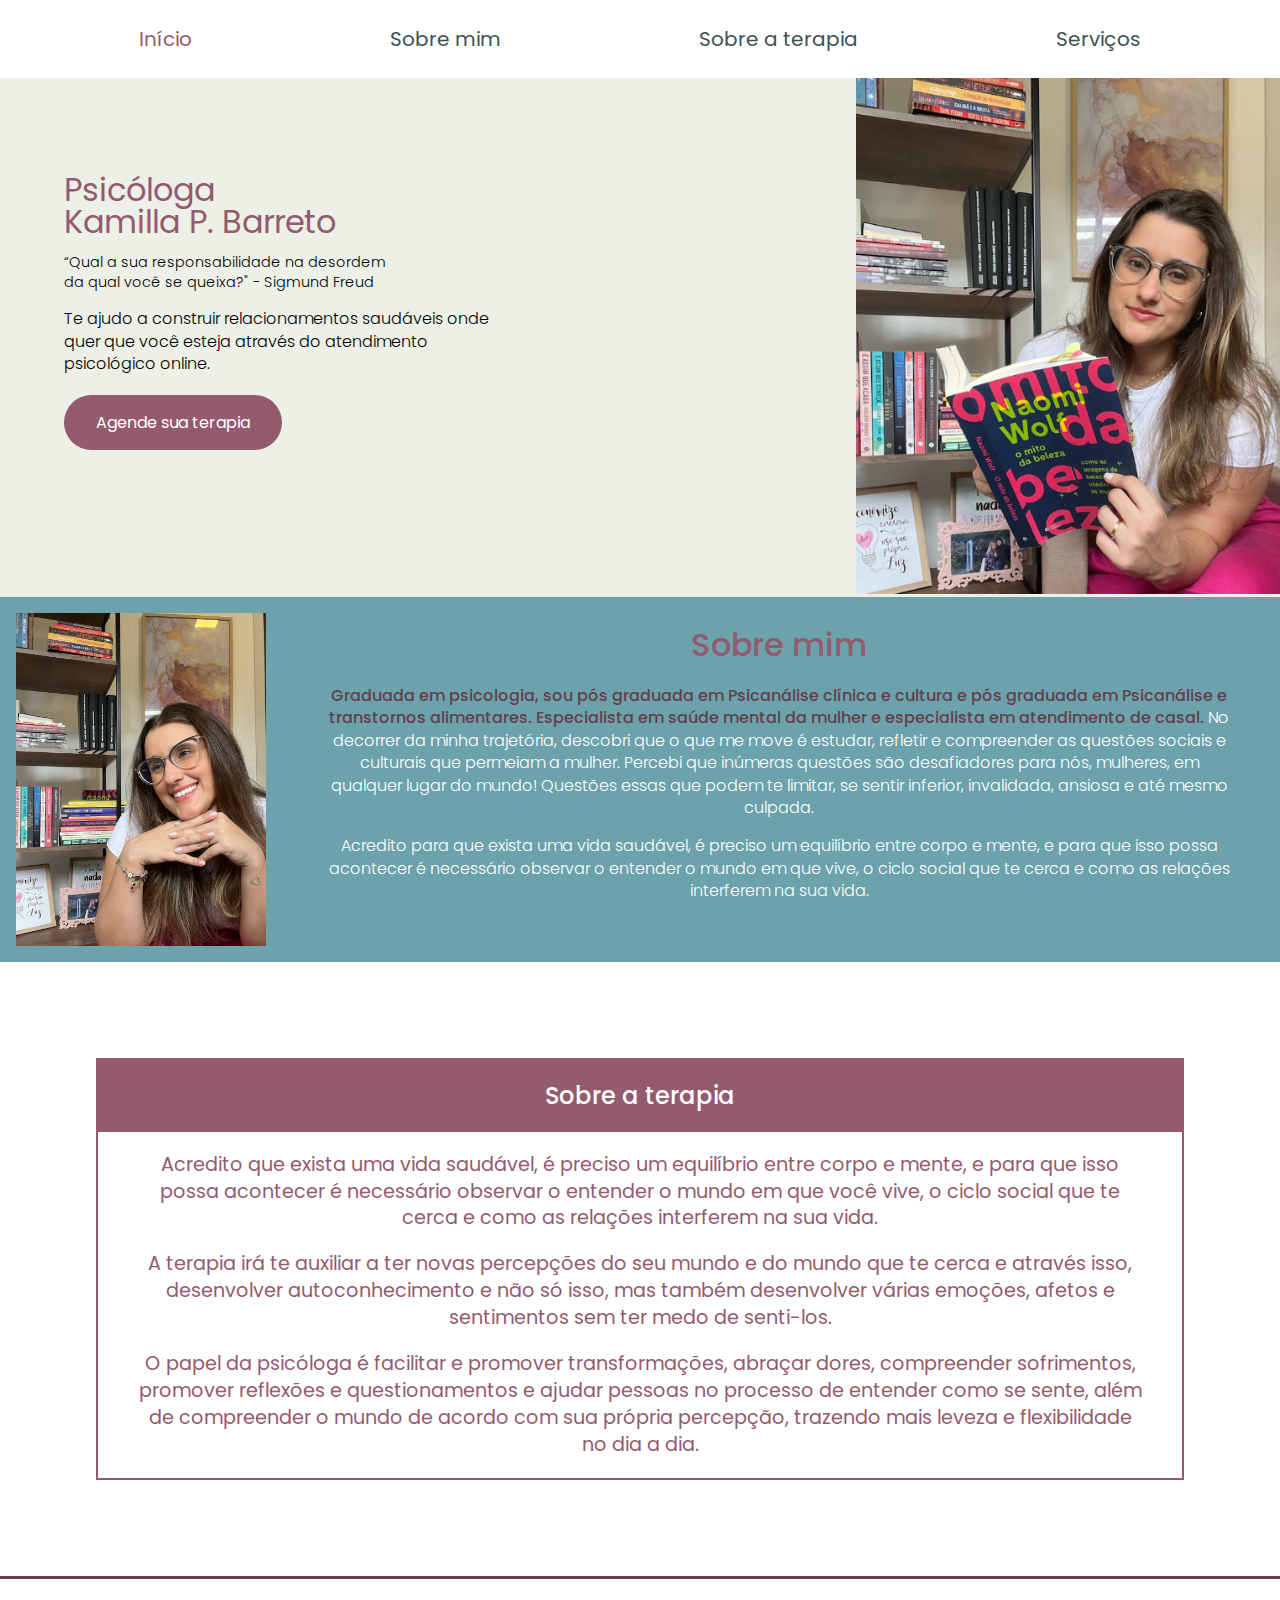
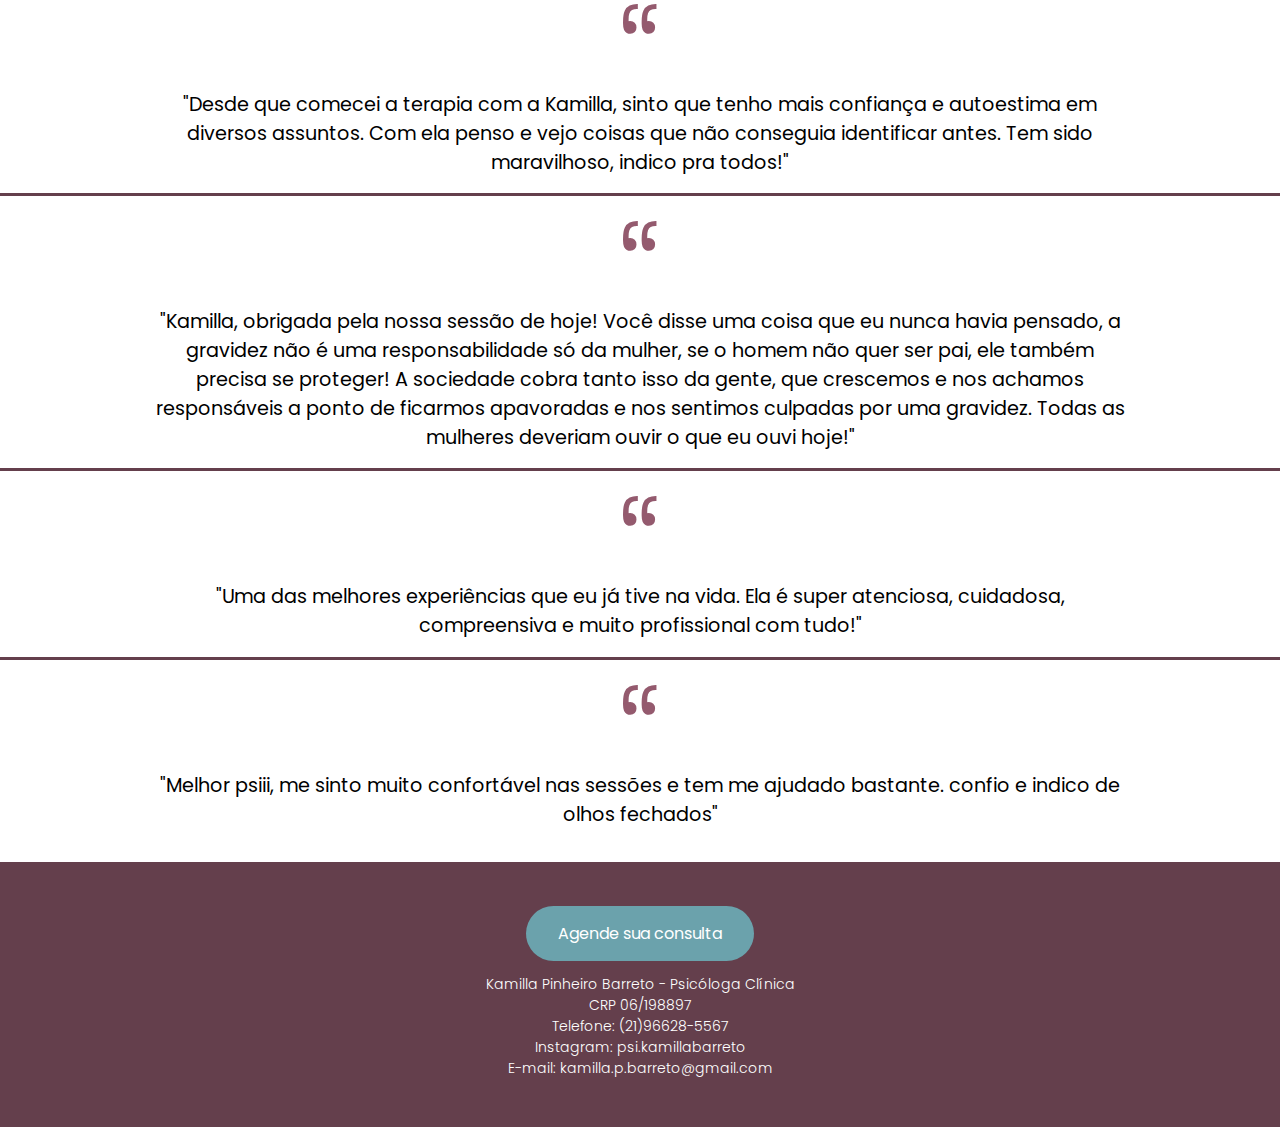
==== index.html @ 9c1d2fa8 "Add files via upload" ====
<!DOCTYPE html>
<html>

<!DOCTYPE html>
<html lang="pt-br">
    <head>
        <meta charset="UTF-8">
        <meta http-equiv="X-UA-Compatible" content="IE=edge">
        <meta name="viewport" content="width=device-width, initial-scale=1.0">
        <link rel="stylesheet" href="https://fonts.googleapis.com/css2?family=Material+Symbols+Outlined:opsz,wght,FILL,GRAD@24,400,0,0" />
        <link rel="preconnect" href="https://fonts.googleapis.com">
        <link rel="preconnect" href="https://fonts.gstatic.com" crossorigin>
        <link href="https://fonts.googleapis.com/css2?family=Poppins:wght@300;400;500;700&display=swap" rel="stylesheet">
        <link href="https://fonts.googleapis.com/css2?family=Josefin+Sans:wght@400;700&display=swap" rel="stylesheet">
        <link rel="stylesheet" href="https://cdn.jsdelivr.net/npm/swiper@10/swiper-bundle.min.css"/>
        <link rel="preconnect" href="https://fonts.googleapis.com">
        <link rel="preconnect" href="https://fonts.gstatic.com" crossorigin>
        <link href="https://fonts.googleapis.com/css2?family=Sora&display=swap" rel="stylesheet">
        <link rel="stylesheet" href="reset.css">
        <link rel="stylesheet" href="styles.css">
        <link rel="stylesheet" href="serviços.html">
        <link rel="stylesheet" href="individual.html">
        <link rel="stylesheet" href="casal.html">
        <link rel="stylesheet" href="mulheres.html">
        <title>Psicóloga P. Kamilla Barreto</title>
    </head>

    <header class="cabecalho">
        <span class="material-symbols-outlined" id="burguer" onclick="clickMenu()">menu</span>
        <menu id="itens" class="menu">
            <li class="lista-menu"><a href="index.html" class="lista-menu-inicio">Início</a></li>
            <li class="lista-menu"><a href="#sobre-mim" class="lista-menu-link">Sobre mim</a></li>
            <li class="lista-menu"><a href="#sobre-terapia" class="lista-menu-link">Sobre a terapia</a></li>
            <li class="lista-menu"><a href="serviços.html" class="lista-menu-link">Serviços</a></li>
        </menu>

        <ul class="opcoes">
            <li class="lista-opcoes"><a href="index.html" class="lista-menu-inicio">Início</a></li>
            <li class="lista-opcoes"><a href="#sobre-mim" class="lista-menu-link">Sobre mim</a></li>
            <li class="lista-opcoes"><a href="#sobre-terapia" class="lista-menu-link">Sobre a terapia</a></li>
            <li class="lista-opcoes"><a href="serviços.html" class="lista-menu-link">Serviços</a></li>
        </ul>

    </header>

    <body>
        <div class="intro">
            <div class="intro__pc">
                <h1 class="intro__titulo">Psicóloga</h1>
                <h1 class="intro__titulo"> Kamilla P. Barreto</h1>
                <p class="intro__frase">“Qual a sua responsabilidade na desordem <br>da qual você se queixa?" - Sigmund Freud</p>
                <p class="intro__texto">Te ajudo a construir relacionamentos saudáveis onde quer que você esteja através do atendimento psicológico online.</p>
                <a href="https://wa.link/al7a6r" class="botao__wpp">Agende sua terapia</a>
            </div>
            <div class="intro__img-pc"><img src="assets/Kamilla3.png" class="intro__img"></div>      
            
        </div>


        <div class="sobre__mim" id="sobre-mim">
            <div class="sobre__mim-img-pc2"><img src="assets/Kamilla5.png" alt="psi Kamilla sobre mim" class="sobre__mim-img"></div>
            <div class="sobre__mim-pc">
                <h2 class="sobre__mim-title">Sobre mim</h2>
                
                <p class="sobre__mim-texto"><span class="sobre__mim-negrito">Graduada em psicologia, sou pós graduada em Psicanálise clínica e cultura e pós graduada em Psicanálise e transtornos alimentares. Especialista em saúde mental da mulher e especialista em atendimento de casal.</span> No decorrer da minha trajetória, descobri que o que me move é estudar, refletir e compreender as questões sociais e culturais que permeiam a mulher. Percebi que inúmeras questões são desafiadores para nós, mulheres, em qualquer lugar do mundo! Questões essas que podem te limitar, se sentir inferior, invalidada, ansiosa e até mesmo culpada.</p>
            
                <p class="sobre__mim-texto2">Acredito para que exista uma vida saudável, é preciso um equilíbrio entre corpo e mente, e para que isso possa acontecer é necessário observar o entender o mundo em que vive, o ciclo social que te cerca e como as relações interferem na sua vida.</p>
            </div>
            <div class="sobre__mim-img-pc"><img src="assets/Kamilla5.png" alt="psi Kamilla sobre mim" class="sobre__mim-img"></div>
        </div>

        <div class="sobre__terapia" id="sobre-terapia">
            <h2 class="sobre__terapia-title">Sobre a terapia</h2>
            
            <p class="sobre__terapia-texto">Acredito que exista uma vida saudável, é preciso um equilíbrio entre corpo e mente, e para que isso possa acontecer é necessário observar o entender o mundo em que você vive, o ciclo social que te cerca e como as relações interferem na sua vida.</p>

            <p class="sobre__terapia-texto2">A terapia irá te auxiliar a ter novas percepções do seu mundo e do mundo que te cerca e através isso, desenvolver autoconhecimento e não só isso, mas também desenvolver várias emoções, afetos e sentimentos sem ter medo de senti-los.</p>
            
            <p class="sobre__terapia-texto3">O papel da psicóloga é facilitar e promover transformações, abraçar dores, compreender sofrimentos, promover reflexões e questionamentos e ajudar pessoas no processo de entender como se sente, além de compreender o mundo de acordo com sua própria percepção, trazendo mais leveza e flexibilidade no dia a dia.</p>
        </div>

        <section class="depoimentos">

            <div class="depoimento-1">
                <h2 class="depoimentos__titulo">“</h2>
                
                <p class="depoimentos__texto">"Desde que comecei a terapia com a Kamilla, sinto que tenho mais confiança e autoestima em diversos assuntos. Com ela penso e vejo coisas que não conseguia identificar antes. Tem sido maravilhoso, indico pra todos!"</p>

            </div>

            <div class="depoimento-2">

                <h2 class="depoimentos__titulo">“</h2>
                
                <p class="depoimentos__texto">"Kamilla, obrigada pela nossa sessão de hoje! Você disse uma coisa que eu nunca havia pensado, a gravidez não é uma responsabilidade só da mulher, se o homem não quer ser pai, ele também precisa se proteger! A sociedade cobra tanto isso da gente, que crescemos e nos achamos responsáveis a ponto de ficarmos apavoradas e nos sentimos culpadas por uma gravidez. Todas as mulheres deveriam ouvir o que eu ouvi hoje!"</p>
            
            </div>

            <div class="depoimento-3">

                <h2 class="depoimentos__titulo">“</h2>
                
                <p class="depoimentos__texto">"Uma das melhores experiências que eu já tive na vida. Ela é super atenciosa, cuidadosa, compreensiva e muito profissional com tudo!"</p>

            </div>

            <div class="depoimento-4">

                <h2 class="depoimentos__titulo">“</h2>
                
                <p class="depoimentos__texto">"Melhor psiii, me sinto muito confortável nas sessões e tem me ajudado bastante. confio e indico de olhos fechados"</p>

            </div>
        </section>

        <footer class="rodape">
            <a href="https://wa.link/al7a6r" class="rodape__wpp">Agende sua consulta</a>

            <ul class="rodape__lista">
                <li class="rodape__texto">Kamilla Pinheiro Barreto - Psicóloga Clínica</li>
                <li class="rodape__texto">CRP 06/198897</li>
                <li class="rodape__texto">Telefone: (21)96628-5567</li>
                <li class="rodape__texto">Instagram: psi.kamillabarreto</li>
                <li class="rodape__texto">E-mail: kamilla.p.barreto@gmail.com</li>
            </ul>   
        </footer>
        
            




        <script>
            function clickMenu() {
            if (itens.style.height == '200px') {
                itens.style.height = '0px'
            } else {
                itens.style.height = '200px'
            }
        }
        </script>
    </body>
</html>
---- styles.css ----
:root {
    --branco: #ffffff;
    --preto: #000000;
    --cor-primaria: #d6cbd1;
    --cor-secundaria: #dfbeed;
    --terceira-cor: #ffbfd4;
    --quarta-cor: #b4c892;
    --quinta-cor: #6ba2ac;
    --sexta-cor: #f7f0f3;
    --setima-cor: #3d5155;
    --oitava-cor: #ecf0e7;
    --nona-cor: #945a6e;
    --decima-cor: #643f4c;
    --hover: #e1e7d5;
    --fonte-principal: "Poppins";
    --fonte-secundaria: "Josefin Sans";
    --fonte-terciaria: 'Sora';
}


.cabecalho {
    background-color: var(--branco);
    padding: 0.5em;
}

body {
    background-color: var(--branco);
}

.material-symbols-outlined {
    background-color: var(--branco);
    display: block;
    width: 55vw;
    color: var(--setima-cor);
    font-size: 3em;
}

.menu {
    height: 0px;
    overflow: hidden;
    transition: all 0.5s ease-in-out;
}

.lista-menu { 
    background-color: var(--branco);
    display: block;
    text-decoration: none;
    padding: 1em 0;
    text-align: center;
    width: 96vw;
}

.lista-menu-link, .lista-menu-inicio {
    text-decoration: none;
    color: var(--setima-cor);
    font-family: var(--fonte-principal);
    font-size: 20px;
}



.lista-menu-inicio {
    color: var(--nona-cor);
}

/*introdução*/

.intro {
    background-color: var(--oitava-cor);
    display: grid;
    text-align: center;
    padding-top: 2em;
    box-sizing: border-box;
}

.intro__titulo {
    font-family: var(--fonte-principal);
    font-weight: 400;
    font-size: 1.6em;
    color: var(--nona-cor);
}

.intro__frase {
    font-family: var(--fonte-principal);
    font-weight: 300;
    font-size: 0.9em;
    text-align: center;
    padding: 1em 2em;
    line-height: 1.4;
    padding-bottom: 0;
}

.intro__texto {
    font-family: var(--fonte-principal);
    font-weight: 300;
    font-size: 1.1em;
    text-align: center;
    padding: 1em 2em;
    line-height: 1.4;
    padding-bottom: 2em;
}

.botao__wpp {
    background-color: var(--nona-cor);
    padding: 1em 2em;
    border-radius: 24px;
    text-decoration: none;
    font-family: var(--fonte-principal);
    color: var(--branco);
}

.intro__img {
    padding-top: 2em;
    width: 100%;
}

/*sobre mim*/

.sobre__mim {
    background-color: var(--quinta-cor);
    justify-content: center;
    text-align: center;
}

.sobre__mim-title {
    font-family: var(--fonte-principal);
    font-weight: 500;
    font-size: 1.6em;
    color: var(--nona-cor);
    text-align: center;
    padding-top: 1em;
}

.sobre__mim-texto {
    font-family: var(--fonte-principal);
    font-weight: 300;
    font-size: 1.1em;
    text-align: center;
    padding: 1em 2em;
    line-height: 1.4;
    color: var(--branco);
}

.sobre__mim-texto2 {
    font-family: var(--fonte-principal);
    font-weight: 300;
    font-size: 1.1em;
    text-align: center;
    padding: 0 2em;
    padding-bottom: 1em;
    line-height: 1.4;
    color: var(--branco);
}


.sobre__mim-negrito {
    color: var(--decima-cor);
    font-weight: 500;
}

.sobre__mim-img {
    justify-content: center;
    width: 90%;
    padding: 1em;
}

/*sobre a terapia*/

.sobre__terapia {
    border: solid 2px var(--nona-cor);
    margin: 2em 2em 0 2em;
}

.sobre__terapia-title {
    font-family: var(--fonte-principal);
    font-weight: 500;
    font-size: 1.6em;
    color: var(--branco);
    text-align: center;
    padding: 1em 0;
    background-color: #945a6e;
    
}

.sobre__terapia-texto {
    font-family: var(--fonte-principal);
    font-weight: 400;
    font-size: 1.1em;
    text-align: center;
    padding: 1em 2em;
    line-height: 1.4;
    color: var(--nona-cor);
}

.sobre__terapia-texto2 {
    font-family: var(--fonte-principal);
    font-weight: 400;
    font-size: 1.1em;
    text-align: center;
    padding: 0 1em;
    line-height: 1.4;
    color: var(--nona-cor);
}

.sobre__terapia-texto3 {
    font-family: var(--fonte-principal);
    font-weight: 400;
    font-size: 1.1em;
    text-align: center;
    padding: 1em 2em;
    line-height: 1.4;
    color: var(--nona-cor);
}

/*depoimentos*/

.depoimentos {
    text-align: center;
}

.depoimentos__titulo {
    font-size: 4em;
    font-family: var(--fonte-terciaria);
    color: var(--nona-cor);
}

.depoimentos__texto {
    font-size: 1em;
    font-family: var(--fonte-principal);
    line-height: 1.5;
}

.depoimento-1 {
    padding: 1em 2.3em;
    border-top: solid 3px var(--decima-cor);
}

.depoimento-2 {
    padding: 1em 2.3em;
    border-top: solid 3px var(--decima-cor);
}

.depoimento-3 {
    padding: 1em 2.3em;
    border-top: solid 3px var(--decima-cor);
}

.depoimento-4 {
    padding: 1em 2.3em 2em 2.3em;
    border-top: solid 3px var(--decima-cor);
}

/*rodape*/

.rodape {
    background-color: #643f4c;
    padding: 4em 0 1em 0;
    text-align: center;
}

.rodape__wpp {
    background-color: var(--quinta-cor);
    padding: 1em 2em;
    border-radius: 32px;
    text-decoration: none;
    font-family: var(--fonte-principal);
    color: var(--branco);

}

.rodape__lista {
    padding: 2em;
}

.rodape__texto {
    color: var(--branco);
    font-family: var(--fonte-principal);
    font-weight: 300;
    font-size: 0.9em;
    line-height: 1.5;
}

/*serviços*/

.servicos {
    background-color: var(--decima-cor);
    text-align: center;
}

.servicos__titulo {
    font-size: 2em;
    color: var(--branco);
    font-family: var(--fonte-principal);
    padding-top: 1.5em;
}

.servicos__texto {
    font-size: 1em;
    color: var(--branco);
    font-family: var(--fonte-principal);
    padding-top: 1.2em;
    font-weight: 200;
    line-height: 1.5;
}

.servicos__img {
    padding-top: 3em;
    width: 100%;
}

.terapia {
    margin: 2em 0;
}

.terapia__item { 
    background-color: var(--branco);
    display: block;
    text-decoration: none;
    padding-bottom: 2.2em;
    text-align: center;
}

.terapia__link-1 {
    text-decoration: none;
    background-color: var(--quinta-cor);
    color: var(--branco);
    padding: 0.5em 3.2em;
    font-family: var(--fonte-principal);
}

.terapia__link-2 {
    text-decoration: none;
    background-color: var(--quinta-cor);
    color: var(--branco);
    padding: 0.5em 3.5em;
    font-family: var(--fonte-principal);
}

.terapia__link-3 {
    text-decoration: none;
    background-color: var(--quinta-cor);
    color: var(--branco);
    padding: 0.5em;
    font-family: var(--fonte-principal);
}

/*psicoterapia individual*/

.individual {
    text-align: center;
    padding-bottom: 2.5em;
}

.individual__titulo {
    font-family: var(--fonte-principal);
    font-size: 1.5em;
    color: var(--decima-cor);
    padding: 1.5em 1em 0.5em 1em;
}

.individual__texto {
    font-family: var(--fonte-principal);
    font-size: 1em;
    color: var(--decima-cor);
    padding: 1em 1em 2em 1em;
    line-height: 1.5;
}

.individual__texto-2 {
    font-family: var(--fonte-principal);
    font-size: 1em;
    color: var(--decima-cor);
    padding: 0 1em 2.5em 1em;
    line-height: 1.5;
}

.individual-negrito {
    font-weight: 700;
}

.individual-wpp {
    background-color: var(--quinta-cor);
    padding: 1em 2em;
    border-radius: 32px;
    text-decoration: none;
    font-family: var(--fonte-principal);
    color: var(--branco);
}

.opcoes {
    display: none;
}

.sobre__mim-img-pc2 {
    display: none;
}

@media only screen and (min-width: 1024px) {

    .lista-opcoes:hover {
        background-color: var(--hover);
    }


    .material-symbols-outlined{
        display: none;
    }
    
    .menu {
        display: block;
    }

    .opcoes{
        display: flex;
        justify-content: space-around;
        padding: 1em 2em;
    }

    .lista-opcoes {
        padding: 0.3em 1.5em;
    }

    /*introdução*/

    .intro {
        display: flex;
        padding: 0;
    }

    .intro__pc {
        text-align: left;
        padding-left: 4rem;
        padding-top: 6rem;
    }

    .intro__titulo{
        font-size: 2em;
    }

    .intro__frase {
        padding: 1em 0 0 0;
        text-align: left;
    }

    .intro__texto {
        width: 58%;
        font-size: 1em;
        padding: 1em 0 2.5em 0;
        text-align: left;
    }

    .botao__wpp {
        font-size: 1em;
        border-radius: 35px;
    }

    .intro__img {
        padding: 0;
        width: 100%;
    }

    /*sobre mim*/

    .sobre__mim {
        display: flex;
        
    }

    .sobre__mim-img-pc {
        display: none;
    }

    .sobre__mim-img-pc2 {
        display: flex;
        width: 100%;
    }

    .sobre__mim-title {
        font-size: 2em;
        
    }

    .sobre__mim-texto, .sobre__mim-texto2 {
        font-size: 1em;
        padding: 0 3em 0 3em;
    }

    .sobre__mim-texto {
        padding-top: 1.5em;
        padding-bottom: 1em;
    }

   /*sobre terapia*/

   .sobre__terapia {
        margin: 6em 6em 6em 6em;
   }

   .sobre__terapia-title {
        font-size: 1.5em;
   }

   .sobre__terapia-texto, .sobre__terapia-texto2, .sobre__terapia-texto3 {
        font-size: 1.2em;   
   }

    /*depoimentos*/

    .depoimentos__titulo {
        font-size: 6em;
    }

    .depoimentos__texto {
        font-size: 1.2em;
        padding: 0 6em;
    }

    /*rodapé*/

    .rodape__wpp {
        font-size: 1em;
        border-radius: 34px;
    }

    .rodape__texto {
        font-size: 14px;
    }

    /*serviços*/

    .servicos {
        display: flex;
    }

    .servicos__pc {
        text-align: left;
        padding: 6em 0 0 4rem;
    }

    .servicos__titulo {
        font-size: 3em;
        padding-top: 1em;
    }

    .servicos__texto {
        font-size: 1.3em;
    }

    .servicos__img {
        padding-top: 0;
        width: 100%;
    }

    .servicos__img-pc {
        padding-left: 22rem;
    }

    .terapia__link-1, .terapia__link-2, .terapia__link-3 {
        font-size: 1.3em;
    }

    .terapia {
        padding: 2em;
    }

    .individual__titulo {
        font-size: 2em;
    }

    .individual__texto, .individual__texto-2 {
        padding-left: 5em;
        padding-right: 5em;
    }

    .individual__texto-2 {
        padding-bottom: 3em;
    }

    .individual {
        padding-bottom: 4em;
    }

}


@media only screen and (min-width: 1440px) {

    .intro__pc {
        padding-top: 4rem;
    }

    .intro__titulo{
        font-size: 2.5em;
    }

    .intro__frase {
        font-size: 1.2em;
    }

    .intro__texto {
        font-size: 1.3em;
        padding: 1em 0 1.5em 0;
    }

    .sobre__mim-texto, .sobre__mim-texto2 {
        font-size: 1.2em;
    }

    .sobre__mim-texto2 {
        padding-bottom: 1em;
    }

}

@media only screen and (min-width: 1640px) {

    .intro__pc {
        padding-top: 6rem;
    }

    .rodape__texto {
        font-size: 16px;
    }

}
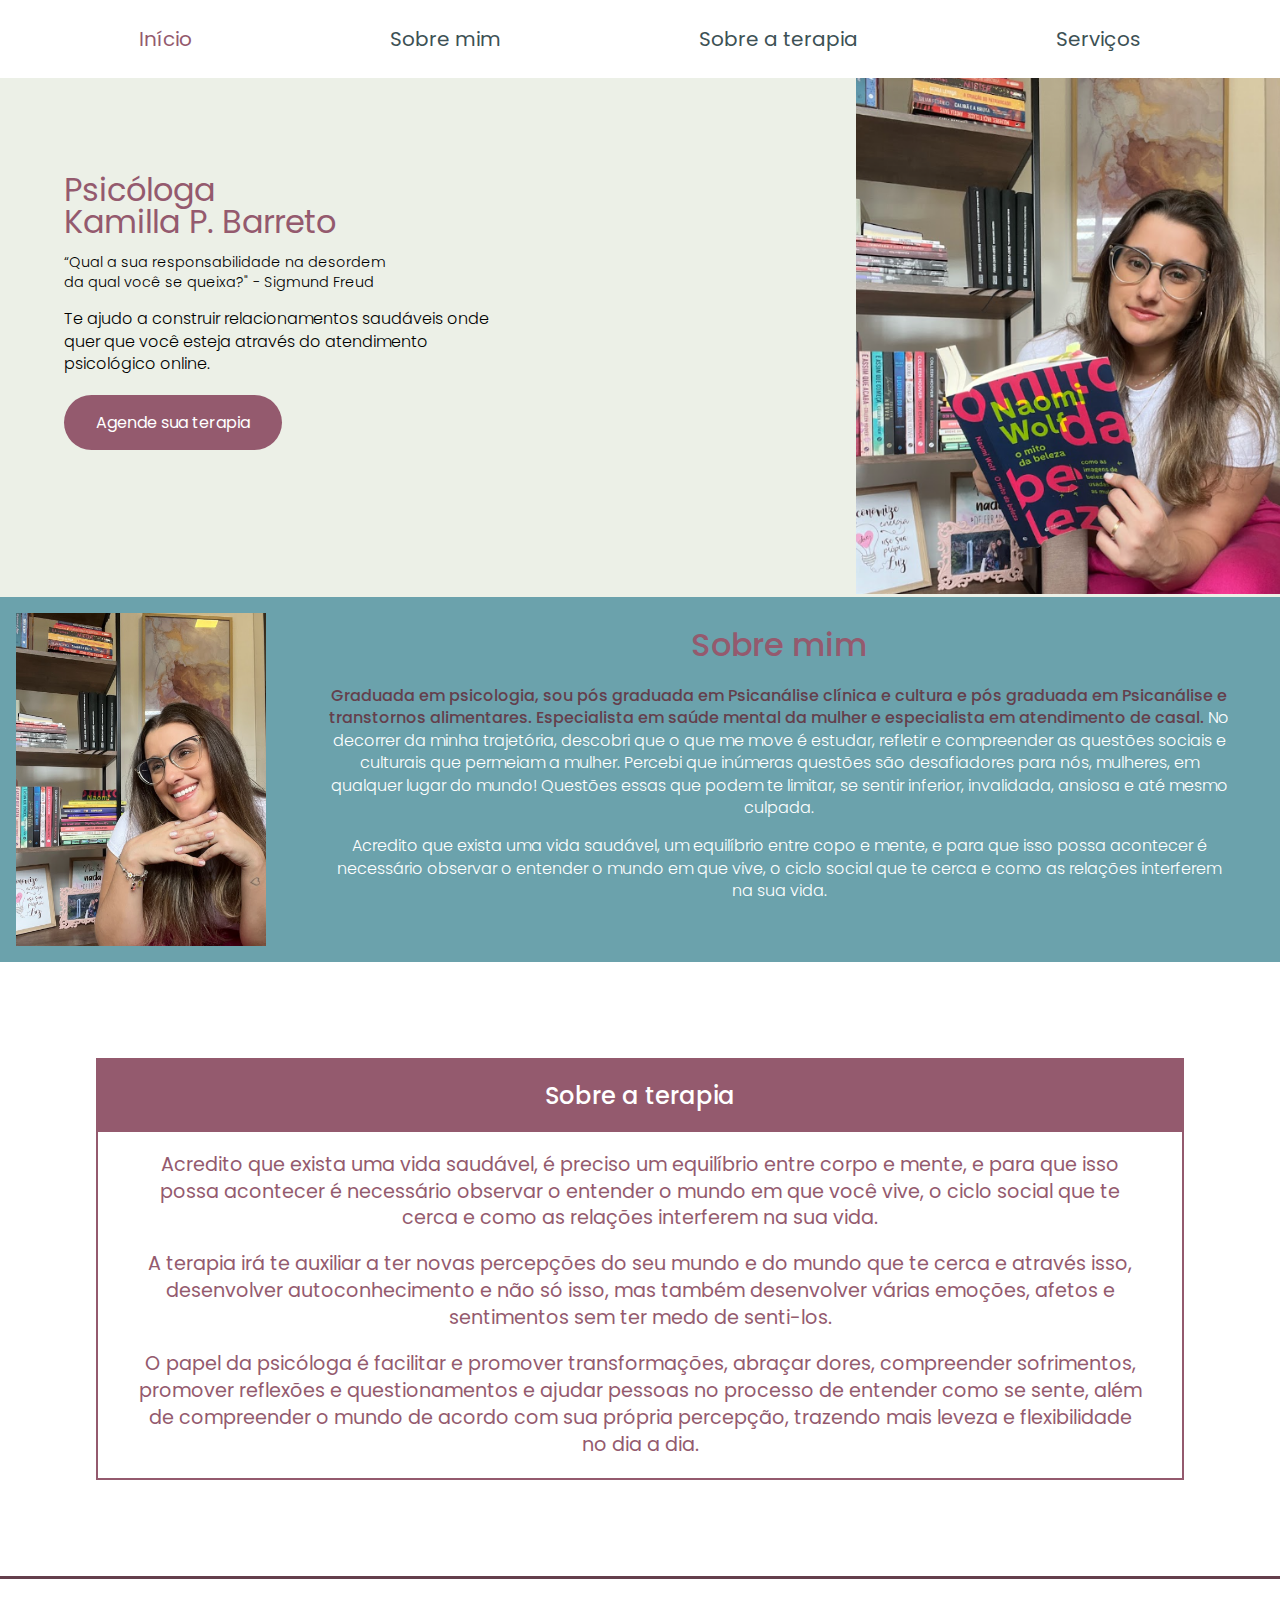
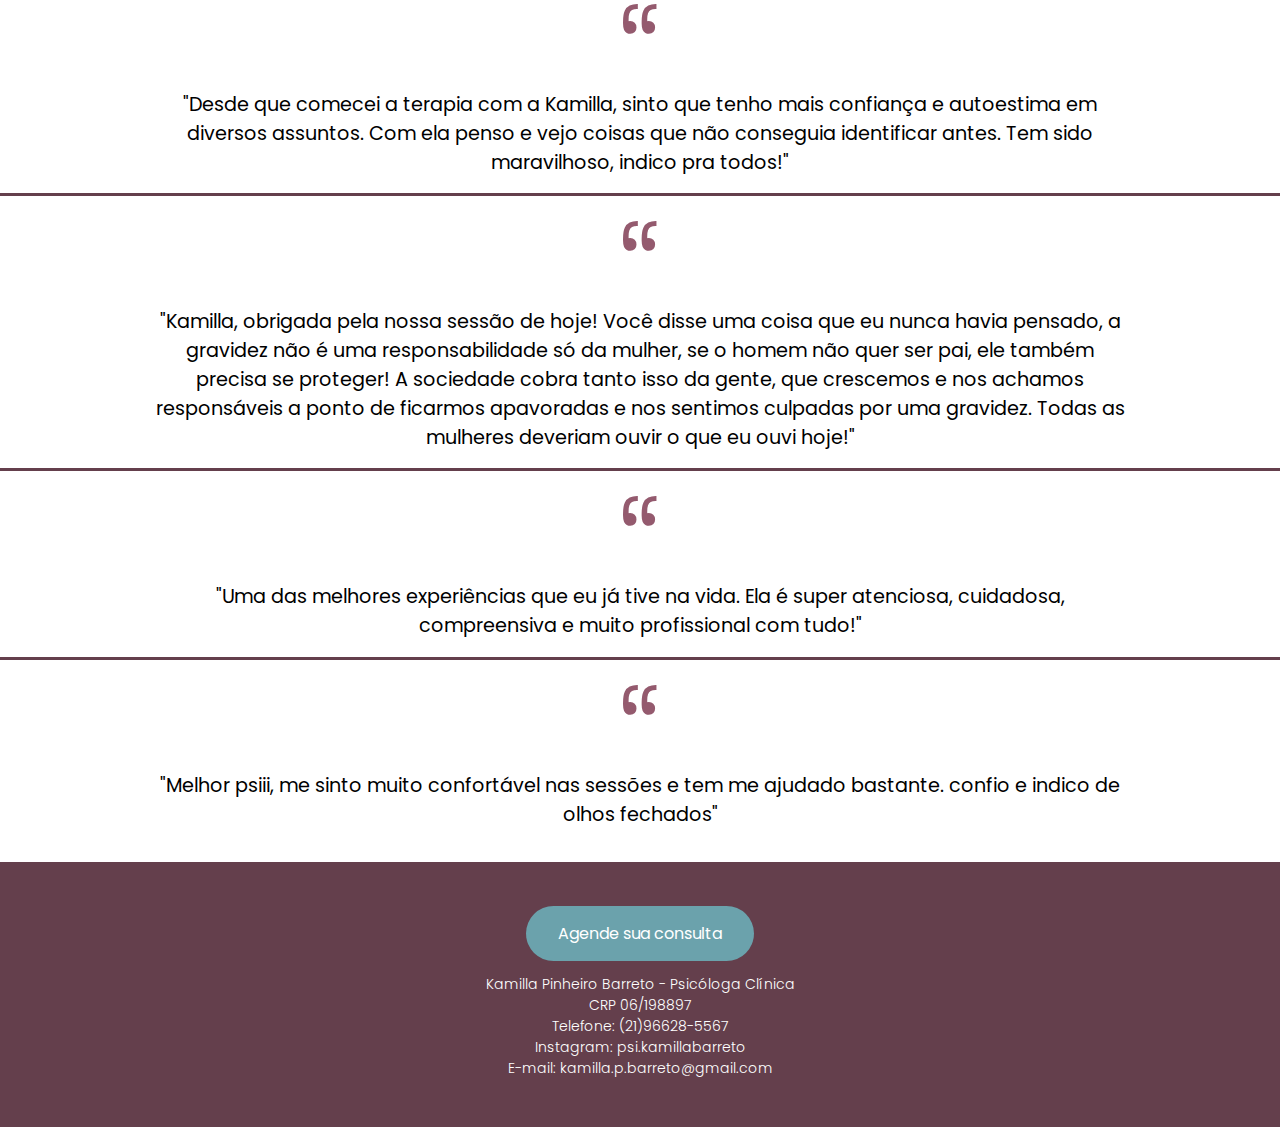
==== commit 7eb4b499: "index.html" ====
--- a/index.html
+++ b/index.html
@@ -64,7 +64,7 @@
                 
                 <p class="sobre__mim-texto"><span class="sobre__mim-negrito">Graduada em psicologia, sou pós graduada em Psicanálise clínica e cultura e pós graduada em Psicanálise e transtornos alimentares. Especialista em saúde mental da mulher e especialista em atendimento de casal.</span> No decorrer da minha trajetória, descobri que o que me move é estudar, refletir e compreender as questões sociais e culturais que permeiam a mulher. Percebi que inúmeras questões são desafiadores para nós, mulheres, em qualquer lugar do mundo! Questões essas que podem te limitar, se sentir inferior, invalidada, ansiosa e até mesmo culpada.</p>
             
-                <p class="sobre__mim-texto2">Acredito para que exista uma vida saudável, é preciso um equilíbrio entre corpo e mente, e para que isso possa acontecer é necessário observar o entender o mundo em que vive, o ciclo social que te cerca e como as relações interferem na sua vida.</p>
+                <p class="sobre__mim-texto2">Acredito que exista uma vida saudável, um equilíbrio entre copo e mente, e para que isso possa acontecer é necessário observar o entender o mundo em que vive, o ciclo social que te cerca e como as relações interferem na sua vida.</p>
             </div>
             <div class="sobre__mim-img-pc"><img src="assets/Kamilla5.png" alt="psi Kamilla sobre mim" class="sobre__mim-img"></div>
         </div>
@@ -140,4 +140,4 @@
         }
         </script>
     </body>
-</html>+</html>
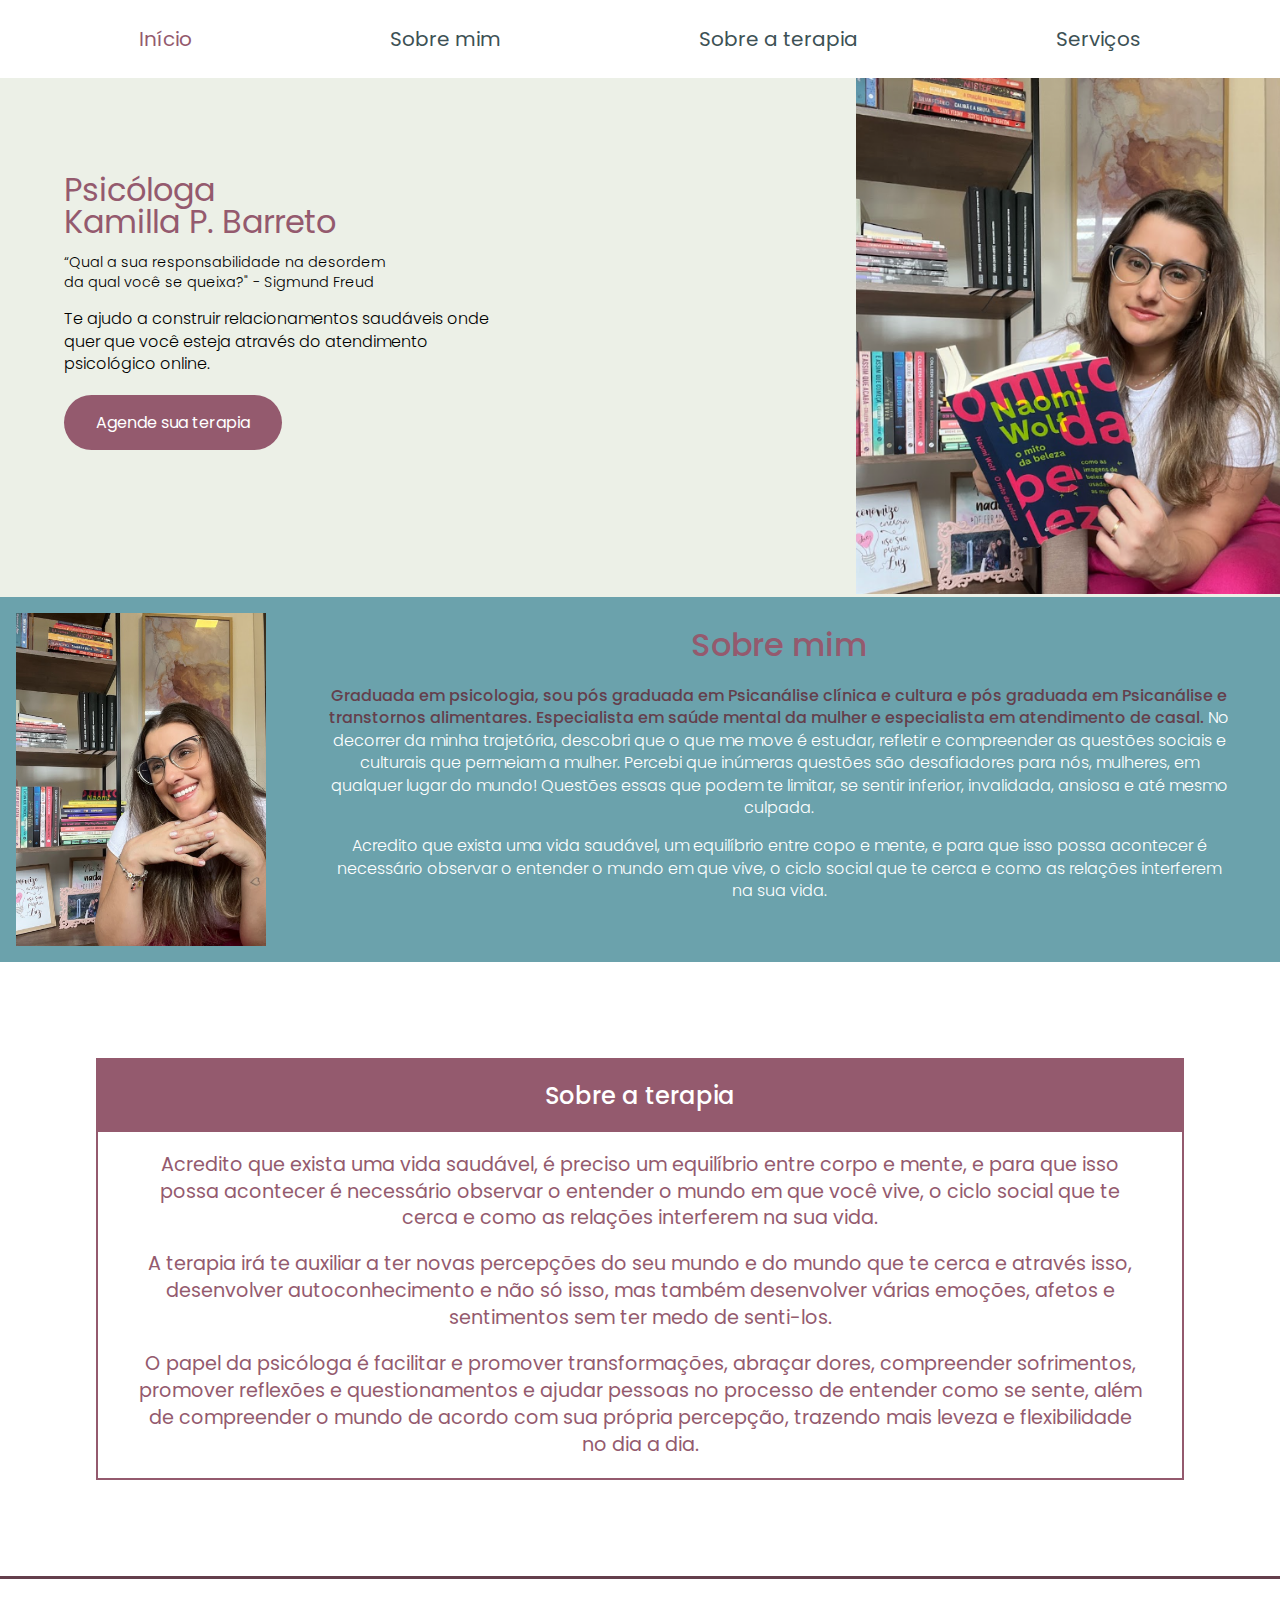
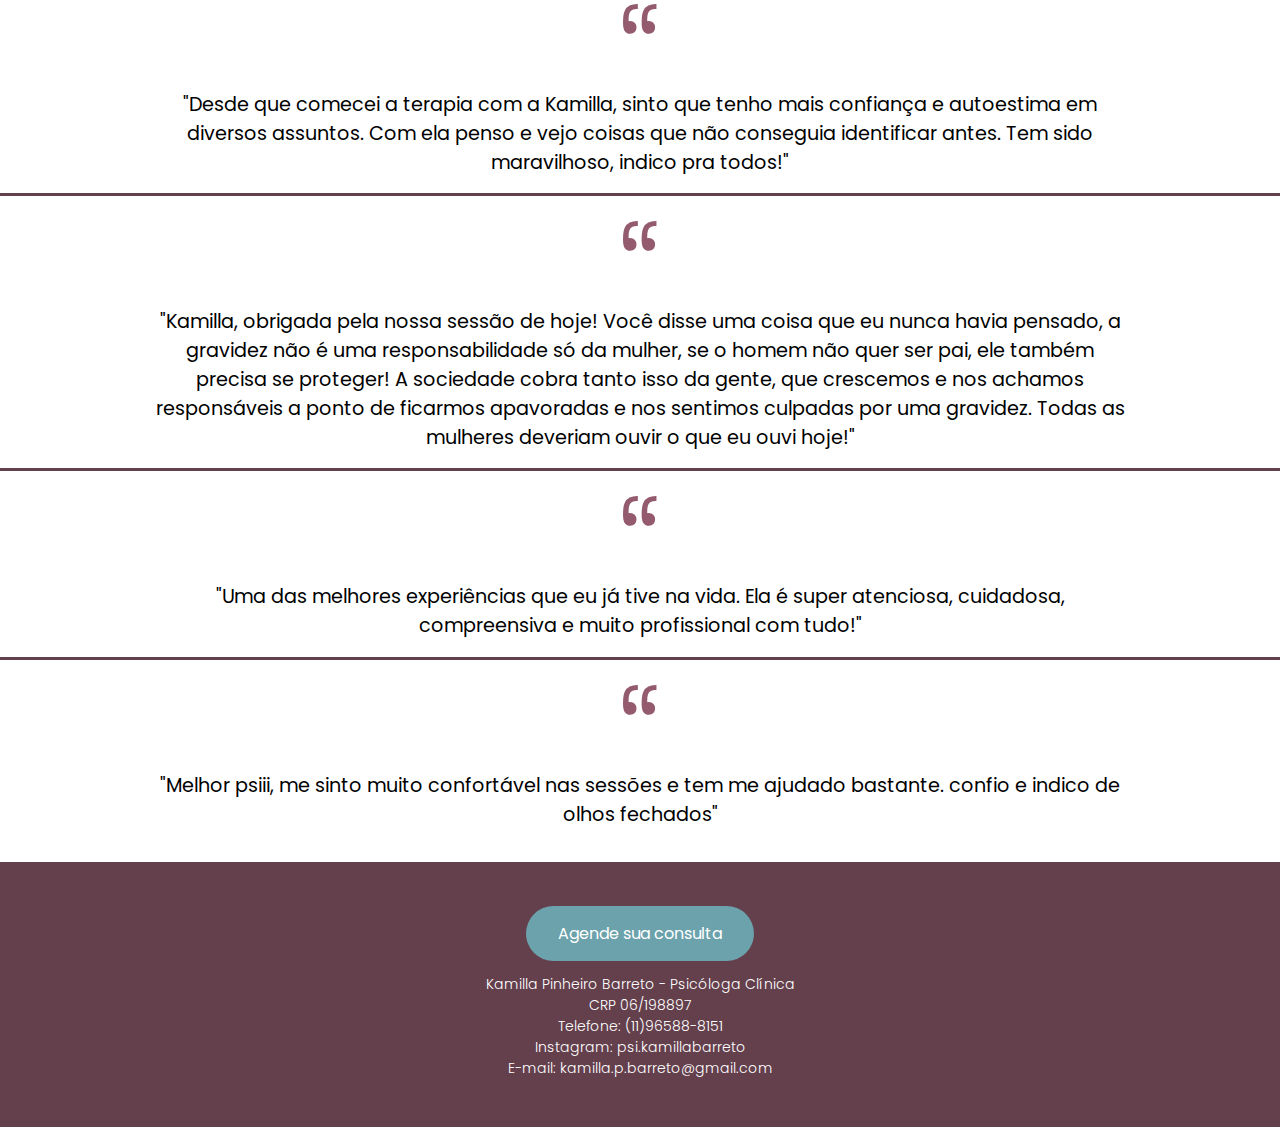
==== commit cefad2cd: "index.html" ====
--- a/index.html
+++ b/index.html
@@ -50,7 +50,7 @@
                 <h1 class="intro__titulo"> Kamilla P. Barreto</h1>
                 <p class="intro__frase">“Qual a sua responsabilidade na desordem <br>da qual você se queixa?" - Sigmund Freud</p>
                 <p class="intro__texto">Te ajudo a construir relacionamentos saudáveis onde quer que você esteja através do atendimento psicológico online.</p>
-                <a href="https://wa.link/al7a6r" class="botao__wpp">Agende sua terapia</a>
+                <a href="https://wa.me/5511965888151" class="botao__wpp">Agende sua terapia</a>
             </div>
             <div class="intro__img-pc"><img src="assets/Kamilla3.png" class="intro__img"></div>      
             
@@ -114,12 +114,12 @@
         </section>
 
         <footer class="rodape">
-            <a href="https://wa.link/al7a6r" class="rodape__wpp">Agende sua consulta</a>
+            <a href="https://wa.me/5511965888151" class="rodape__wpp">Agende sua consulta</a>
 
             <ul class="rodape__lista">
                 <li class="rodape__texto">Kamilla Pinheiro Barreto - Psicóloga Clínica</li>
                 <li class="rodape__texto">CRP 06/198897</li>
-                <li class="rodape__texto">Telefone: (21)96628-5567</li>
+                <li class="rodape__texto">Telefone: (11)96588-8151</li>
                 <li class="rodape__texto">Instagram: psi.kamillabarreto</li>
                 <li class="rodape__texto">E-mail: kamilla.p.barreto@gmail.com</li>
             </ul>   
